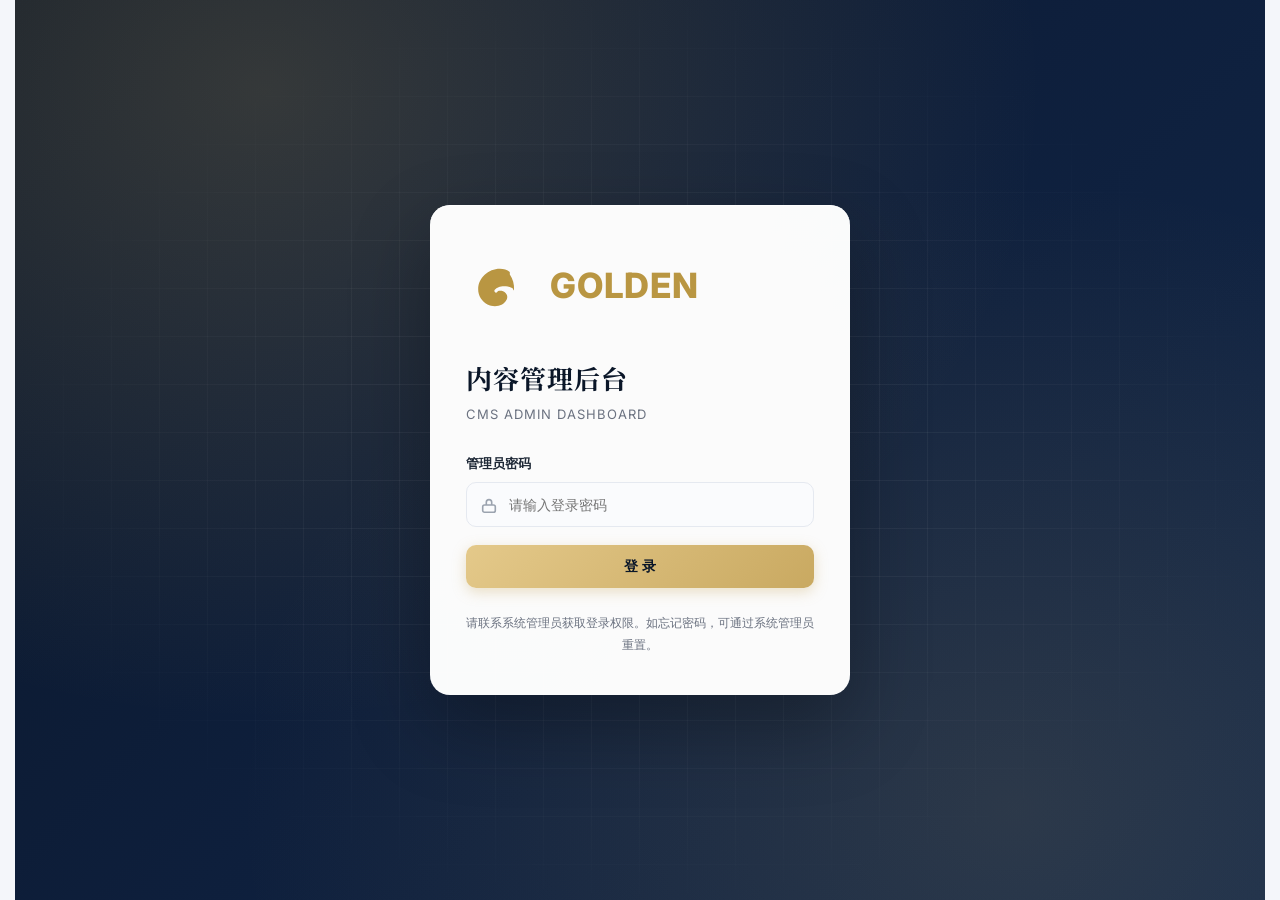
==== admin.html @ dd34e13f "UI：后台「清除该场景」按钮字改为纯黑 #000，对比度提升 + hover 金色加深，版本 CLRV2" ====
<!DOCTYPE html>
<html lang="zh-CN">
<head>
    <meta charset="UTF-8">
    <meta name="viewport" content="width=device-width, initial-scale=1.0">
    <title>金岩石官网 · 内容管理后台</title>
        <link rel="stylesheet" href="css/admin.css?v=CLRV2">
  <style>
    /* 防止登录页首帧高度抖动：先把 body 最小高锁死 */
    body { min-height: 100vh; margin: 0; }
    html { scroll-behavior: auto; }
  </style>
  <script>
    (function () {
      try { if (typeof history !== 'undefined' && 'scrollRestoration' in history) history.scrollRestoration = 'manual'; } catch (e) {}
      try {
        var raw = typeof sessionStorage !== 'undefined' && sessionStorage.getItem ? sessionStorage.getItem('GR_SCROLL_RESTORE') : null;
        if (raw != null) {
          var y = parseInt(raw, 10);
          if (isFinite(y) && y > 0) {
            document.documentElement.style.scrollBehavior = 'auto';
            window.scrollTo(0, y);
            var prevY = y;
            var countdown = 11;
            var _t0 = setInterval(function () {
              countdown--;
              if (countdown <= 0) { try { clearInterval(_t0); } catch (e) {} _t0 = 0; return; }
              try { window.scrollTo(0, prevY); } catch (e) {}
            }, 8);
            setTimeout(function () { if (_t0) { try { clearInterval(_t0); } catch (e) {} _t0 = 0; } try { window.scrollTo(0, prevY); } catch (e) {} }, 120);
            window.addEventListener('load', function () { try { window.scrollTo(0, prevY); } catch (e) {} }, { once: true });
            window.GR_ABORT_SCROLL_LOCK = (function (prev) {
              return function () {
                if (prev) try { prev(); } catch (e) {}
                if (_t0) { try { clearInterval(_t0); } catch (e) {} _t0 = 0; }
                try { sessionStorage.removeItem('GR_SCROLL_RESTORE'); } catch (e) {}
              };
            })(window.GR_ABORT_SCROLL_LOCK);
          }
        }
      } catch (e) {}
    })();
  </script>
    <link rel="preconnect" href="https://fonts.googleapis.com">
    <link href="https://fonts.googleapis.com/css2?family=Noto+Serif+SC:wght@400;500;600;700&family=Inter:wght@300;400;500;600;700&display=swap" rel="stylesheet">
</head>
<body>
    <div id="loginView" class="login-view">
        <div class="login-bg"></div>
        <div class="login-card">
            <div class="login-logo">
                <div class="login-logo-header" id="loginLogoHeaderWrap"></div>
            </div>
            <h1 class="login-title">内容管理后台</h1>
            <p class="login-subtitle">CMS Admin Dashboard</p>
            <form id="loginForm" class="login-form">
                <label class="field">
                    <span class="field-label">管理员密码</span>
                    <div class="field-input-wrap">
                        <svg class="field-icon" viewBox="0 0 20 20" fill="none" stroke="currentColor" stroke-width="1.8"><rect x="3" y="10" width="14" height="8" rx="2"/><path d="M7 10V7a3 3 0 016 0v3"/></svg>
                        <input id="loginPwd" type="password" placeholder="请输入登录密码" autocomplete="current-password" required>
                    </div>
                </label>
                <div id="loginError" class="login-error" style="display:none;">密码错误，请重试。</div>
                <button type="submit" class="btn btn-primary btn-full">登 录</button>
                <p class="login-hint">请联系系统管理员获取登录权限。如忘记密码，可通过系统管理员重置。</p>
            </form>
        </div>
    </div>

    <div id="adminView" class="admin-view" style="display:none;">
        <div id="sidebarMask" class="sidebar-mask"></div>
        <aside class="admin-sidebar">
            <div class="admin-brand">
                <div class="admin-brand-icon" id="sidebarBrandIconWrap">
                    <svg viewBox="0 0 200 200" fill="none" xmlns="http://www.w3.org/2000/svg">
                        <path fill="currentColor" d="M143.8 52.2c-8.6-6.5-19.8-10.2-32.5-10.2C73.5 42 40 71.8 40 109.3c0 21.6 12.3 40.4 30.6 49.7 7.3 3.7 15.6 5.7 24.2 5.7 4.2 0 8.3-0.5 12.2-1.4 7-1.7 13.1-4.9 18-9.1 3.9-3.4 7-7.5 9.1-12.2 2.3-5.4 2.1-11.4-1.1-16.7-3.4-5.5-9-9.2-16.2-10.9-2.8-0.7-5.7-0.6-8.7 0-2.5 0.5-4.5 2.1-5.9 4.2-0.8 1.2-2.1 1.8-3.5 1.8-3.1 0-5.5-2.7-5.5-6 0-1.3 0.5-2.6 1.3-3.6 3.1-3.8 7.3-6.7 12.3-8.3 10.1-3.3 26-4.8 42.5 1.5 3.3 1.2 5.8 4 6.5 7.4 0.3 1.1 1.9 0.8 1.9 0 1.3-18.4-3.8-36.4-13.8-50.3z"/>
                    </svg>
                </div>
                <div class="admin-brand-text">
                    <div class="admin-brand-en" style="font-family:Inter,Arial,sans-serif;font-weight:800;"><span class="brand-en-golden">GOLDEN</span> CMS</div>
                    <div class="admin-brand-cn">金岩石 后台</div>
                </div>
            </div>
            <nav class="admin-nav">
                <ul id="adminNav"></ul>
            </nav>
            <div class="admin-sidebar-footer">
                <button id="previewBtn" class="admin-btn-secondary">
                    <svg viewBox="0 0 20 20" fill="none" stroke="currentColor" stroke-width="1.8"><path d="M10 3C6 3 2.73 5.11 1 7c1.73 1.89 5 4 9 4s7.27-2.11 9-4c-1.73-1.89-5-4-9-4z"/><circle cx="10" cy="7" r="3"/><path d="M1.75 13.5C5.5 16 8.5 17 10 17s4.5-1 8.25-3.5"/></svg>
                    打开官网预览
                </button>
                <button id="logoutBtn" class="admin-btn-ghost">
                    <svg viewBox="0 0 20 20" fill="none" stroke="currentColor" stroke-width="1.8"><path d="M7 4H5a2 2 0 00-2 2v8a2 2 0 002 2h2"/><path d="M14 10H4m0 0l3-3m-3 3l3 3m7-9l3 12"/></svg>
                    退出登录
                </button>
            </div>
        </aside>

        <div class="admin-main">
            <header class="admin-header">
                <button id="sidebarToggle" class="sidebar-toggle" type="button" aria-label="切换导航菜单" aria-expanded="false">
                    <svg viewBox="0 0 20 20" fill="none" stroke="currentColor" stroke-linecap="round" stroke-linejoin="round">
                        <line x1="2.5" y1="5" x2="17.5" y2="5"/>
                        <line x1="2.5" y1="10" x2="17.5" y2="10"/>
                        <line x1="2.5" y1="15" x2="17.5" y2="15"/>
                    </svg>
                </button>
                <div class="admin-header-left">
                    <h2 id="pageTitle" class="admin-page-title">站点设置</h2>
                    <span class="admin-header-desc" id="pageDesc">修改网站标题、关键词、品牌名称等基础信息</span>
                </div>
                <div class="admin-header-right">
                    <div id="saveStatus" class="save-status">未保存更改</div>
                    <button id="resetBtn" class="admin-btn-outline">恢复默认</button>
                    <button id="saveBtn" class="admin-btn-primary">
                        <svg viewBox="0 0 20 20" fill="none" stroke="currentColor" stroke-width="2"><path d="M4 4h9l3 3v9a1 1 0 01-1 1H4a1 1 0 01-1-1V5a1 1 0 011-1z"/><path d="M14 4v4H6V4h8z"/></svg>
                        保存更改
                    </button>
                </div>
            </header>

            <div class="admin-body">
                <div id="toastContainer" class="toast-container"></div>
                <div id="formContainer" class="form-container">
                    <!-- 表单由 JS 动态生成 -->
                </div>
            </div>
        </div>
    </div>

    <script src="config.js?v=CLRV2"></script>
    <script src="js/admin.js?v=CLRV2"></script>

    <!-- 图片裁剪弹窗 -->
    <div id="cropModal" class="crop-modal" style="display:none;">
        <div class="crop-modal-mask"></div>
        <div class="crop-modal-card">
            <div class="crop-modal-header">
                <h3 class="crop-modal-title">调整 Logo 尺寸</h3>
                <button type="button" class="crop-modal-close" id="cropCloseBtn" aria-label="关闭">
                    <svg viewBox="0 0 20 20" fill="none" stroke="currentColor" stroke-width="2" stroke-linecap="round">
                        <line x1="4" y1="4" x2="16" y2="16"/><line x1="16" y1="4" x2="4" y2="16"/>
                    </svg>
                </button>
            </div>
            <div class="crop-modal-body">
                <div class="crop-stage" id="cropStage">
                    <img id="cropSource" alt="上传图片预览" draggable="false">
                    <div class="crop-mask-top"></div>
                    <div class="crop-mask-bottom"></div>
                    <div class="crop-mask-left"></div>
                    <div class="crop-mask-right"></div>
                    <div class="crop-box" id="cropBox">
                        <div class="crop-grid-horiz crop-grid-1"></div>
                        <div class="crop-grid-horiz crop-grid-2"></div>
                        <div class="crop-grid-vert crop-grid-1"></div>
                        <div class="crop-grid-vert crop-grid-2"></div>
                        <span class="crop-handle nw" data-dir="nw"></span>
                        <span class="crop-handle n" data-dir="n"></span>
                        <span class="crop-handle ne" data-dir="ne"></span>
                        <span class="crop-handle w" data-dir="w"></span>
                        <span class="crop-handle e" data-dir="e"></span>
                        <span class="crop-handle sw" data-dir="sw"></span>
                        <span class="crop-handle s" data-dir="s"></span>
                        <span class="crop-handle se" data-dir="se"></span>
                    </div>
                </div>
                <div class="crop-controls">
                    <div class="crop-controls-row">
                        <div class="crop-control">
                            <label>宽高比</label>
                            <div class="crop-aspect-row">
                                <button type="button" class="chip-btn" data-aspect="free">自由</button>
                                <button type="button" class="chip-btn" data-aspect="header">Header (240:44)</button>
                                <button type="button" class="chip-btn" data-aspect="footer">Footer (16:3)</button>
                                <button type="button" class="chip-btn" data-aspect="square">方形 (1:1)</button>
                                <button type="button" class="chip-btn" data-aspect="login">登录 (25:4)</button>
                            </div>
                        </div>
                    </div>
                    <div class="crop-controls-row">
                        <div class="crop-control">
                            <label>尺寸缩放</label>
                            <div class="crop-slider-wrap">
                                <input type="range" id="cropScale" min="10" max="300" value="100">
                                <span id="cropScaleLabel">100%</span>
                            </div>
                        </div>
                        <div class="crop-control">
                            <label>输出格式</label>
                            <select id="cropFormat">
                                <option value="image/png">PNG（透明推荐）</option>
                                <option value="image/svg+xml" disabled>SVG（需原文件为 SVG）</option>
                                <option value="image/jpeg">JPEG（体积最小）</option>
                            </select>
                        </div>
                    </div>
                    <div class="crop-controls-row crop-info-row">
                        <div class="crop-info" id="cropInfo">选框：— × —　原图：— × —</div>
                        <div class="crop-output" id="cropOutputInfo">输出：— × —</div>
                    </div>
                </div>
            </div>
            <div class="crop-modal-footer">
                <button type="button" class="admin-btn-outline" id="cropCancelBtn">取消</button>
                <button type="button" class="admin-btn-primary" id="cropConfirmBtn">
                    <svg viewBox="0 0 20 20" fill="none" stroke="currentColor" stroke-width="2">
                        <path d="M4 12l3 3 9-9"/>
                    </svg>
                    确认裁剪
                </button>
            </div>
        </div>
    </div>
</body>
</html>
---- css/admin.css ----
:root {
    --admin-primary: #0A1628;
    --admin-primary-light: #12284A;
    --admin-primary-lighter: #1B3359;
    --admin-gold: #C9A961;
    --admin-gold-light: #E4C98A;
    --admin-gold-dark: #A88A4A;
    --admin-bg: #F4F6FA;
    --admin-panel: #FFFFFF;
    --admin-border: #E5E9F0;
    --admin-border-light: #EEF1F6;
    --admin-text: #1F2937;
    --admin-text-muted: #6B7280;
    --admin-text-faint: #9BA3AF;
    --admin-success: #10B981;
    --admin-error: #EF4444;
    --admin-warning: #F59E0B;
    --admin-shadow-sm: 0 1px 2px rgba(10,22,40,0.06);
    --admin-shadow-md: 0 4px 14px rgba(10,22,40,0.08);
    --admin-shadow-lg: 0 12px 32px rgba(10,22,40,0.12);
    --admin-radius-sm: 6px;
    --admin-radius-md: 10px;
    --admin-radius-lg: 14px;
    --admin-font-serif: 'Noto Serif SC', 'Songti SC', serif;
    --admin-font-sans: 'Inter', -apple-system, BlinkMacSystemFont, 'PingFang SC', 'Microsoft YaHei', sans-serif;
}

* { box-sizing: border-box; margin: 0; padding: 0; }
html, body {
    font-family: var(--admin-font-sans);
    font-size: 14px;
    line-height: 1.6;
    color: var(--admin-text);
    background: var(--admin-bg);
    -webkit-font-smoothing: antialiased;
}
html { scrollbar-gutter: stable both-edges; }
body { overflow-y: scroll; }
a { color: inherit; text-decoration: none; }
button { font-family: inherit; cursor: pointer; border: 0; background: transparent; }
input, textarea, select { font-family: inherit; font-size: 14px; }
code {
    background: rgba(10,22,40,0.06);
    color: var(--admin-primary);
    padding: 2px 6px;
    border-radius: 4px;
    font-size: 12px;
    font-family: ui-monospace, Menlo, Consolas, monospace;
}

/* ============ LOGIN ============ */
.login-view {
    min-height: 100vh;
    display: flex;
    align-items: center;
    justify-content: center;
    padding: 24px;
    position: relative;
    overflow: hidden;
}
.login-bg {
    position: absolute; inset: 0;
    background:
        radial-gradient(ellipse at 20% 10%, rgba(201,169,97,0.22), transparent 55%),
        radial-gradient(ellipse at 80% 90%, rgba(201,169,97,0.15), transparent 55%),
        linear-gradient(135deg, var(--admin-primary) 0%, #0E1F3C 50%, var(--admin-primary-light) 100%);
}
.login-bg::before {
    content: '';
    position: absolute; inset: 0;
    background-image:
        linear-gradient(rgba(255,255,255,0.05) 1px, transparent 1px),
        linear-gradient(90deg, rgba(255,255,255,0.05) 1px, transparent 1px);
    background-size: 48px 48px;
    mask-image: radial-gradient(ellipse at center, #000 30%, transparent 75%);
}
.login-card {
    position: relative; z-index: 2;
    width: 100%; max-width: 420px;
    background: rgba(255,255,255,0.98);
    border-radius: 20px;
    padding: 40px 36px;
    box-shadow: 0 30px 80px rgba(0,0,0,0.3), inset 0 1px 0 rgba(255,255,255,0.8);
    animation: slideUp 0.5s ease;
}
@keyframes slideUp {
    from { opacity: 0; transform: translateY(20px); }
    to { opacity: 1; transform: translateY(0); }
}
.login-logo {
    display: flex; align-items: center; justify-content: center;
    margin-bottom: 32px;
}
.login-logo-header {
    display: flex; align-items: center; justify-content: center;
    width: 100%;
    height: 80px;
}
.login-logo-header svg,
.login-logo-header img {
    height: 100%;
    width: auto;
    max-width: 100%;
    display: block;
    object-fit: contain;
}
.login-title {
    font-family: var(--admin-font-serif);
    font-size: 26px;
    font-weight: 700;
    color: var(--admin-primary);
    margin-bottom: 6px;
    letter-spacing: 1px;
}
.login-subtitle {
    color: var(--admin-text-muted);
    font-size: 13px;
    letter-spacing: 1px;
    margin-bottom: 28px;
    text-transform: uppercase;
}
.login-form { display: flex; flex-direction: column; gap: 18px; }
.field { display: flex; flex-direction: column; gap: 8px; }
.field-label {
    font-size: 13px;
    font-weight: 600;
    color: var(--admin-text);
}
.field-input-wrap {
    position: relative;
    display: flex; align-items: center;
}
.field-icon {
    position: absolute; left: 14px;
    width: 18px; height: 18px;
    color: var(--admin-text-faint);
}
.field-input-wrap input {
    width: 100%;
    padding: 13px 14px 13px 42px;
    border: 1.5px solid var(--admin-border);
    border-radius: var(--admin-radius-md);
    background: #FAFBFD;
    transition: all 0.2s ease;
    outline: none;
    color: var(--admin-text);
}
.field-input-wrap input:focus {
    border-color: var(--admin-gold);
    background: #fff;
    box-shadow: 0 0 0 4px rgba(201,169,97,0.12);
}
.login-error {
    padding: 10px 14px;
    background: rgba(239,68,68,0.08);
    border: 1px solid rgba(239,68,68,0.3);
    color: var(--admin-error);
    font-size: 13px;
    border-radius: var(--admin-radius-sm);
    animation: shake 0.3s;
}
@keyframes shake {
    0%,100% { transform: translateX(0); }
    25% { transform: translateX(-4px); }
    75% { transform: translateX(4px); }
}
.login-hint {
    text-align: center;
    font-size: 12px;
    color: var(--admin-text-muted);
    line-height: 1.8;
    margin-top: 6px;
}
.login-hint code {
    background: rgba(201,169,97,0.12);
    color: var(--admin-gold-dark);
}

/* ============ BUTTONS ============ */
.btn-primary {
    display: inline-flex; align-items: center; justify-content: center; gap: 8px;
    padding: 12px 20px;
    font-size: 14px; font-weight: 600;
    color: var(--admin-primary);
    background: linear-gradient(135deg, var(--admin-gold-light), var(--admin-gold));
    border-radius: var(--admin-radius-md);
    box-shadow: 0 4px 14px rgba(201,169,97,0.35);
    transition: all 0.2s ease;
}
.btn-primary:hover {
    transform: translateY(-1px);
    box-shadow: 0 6px 20px rgba(201,169,97,0.45);
}
.btn-full { width: 100%; }

.admin-btn-primary {
    display: inline-flex; align-items: center; justify-content: center; gap: 8px;
    padding: 10px 18px;
    font-size: 13px; font-weight: 600;
    color: #fff;
    background: linear-gradient(135deg, var(--admin-primary-light), var(--admin-primary));
    border-radius: var(--admin-radius-sm);
    transition: all 0.2s ease;
    box-shadow: 0 3px 10px rgba(10,22,40,0.25);
    white-space: nowrap;
}
.admin-btn-primary svg { width: 16px; height: 16px; }
.admin-btn-primary:hover { transform: translateY(-1px); box-shadow: 0 5px 16px rgba(10,22,40,0.35); }

.admin-btn-gold {
    display: inline-flex; align-items: center; justify-content: center; gap: 8px;
    padding: 10px 18px;
    font-size: 13px; font-weight: 600;
    color: var(--admin-primary);
    background: linear-gradient(135deg, var(--admin-gold-light), var(--admin-gold));
    border-radius: var(--admin-radius-sm);
    box-shadow: 0 3px 12px rgba(201,169,97,0.35);
    white-space: nowrap;
    transition: all 0.2s ease;
}
.admin-btn-gold svg { width: 16px; height: 16px; }
.admin-btn-gold:hover { transform: translateY(-1px); box-shadow: 0 6px 18px rgba(201,169,97,0.45); }

.admin-btn-outline {
    display: inline-flex; align-items: center; justify-content: center; gap: 8px;
    padding: 10px 16px;
    font-size: 13px; font-weight: 600;
    color: var(--admin-text-muted);
    background: #fff;
    border: 1.5px solid var(--admin-border);
    border-radius: var(--admin-radius-sm);
    transition: all 0.2s ease;
    white-space: nowrap;
}
.admin-btn-outline:hover {
    color: var(--admin-error);
    border-color: rgba(239,68,68,0.4);
    background: rgba(239,68,68,0.04);
}

.admin-btn-secondary {
    display: flex; align-items: center; justify-content: center; gap: 8px;
    width: 100%;
    padding: 10px 16px;
    font-size: 13px; font-weight: 600;
    color: #000;
    background: rgba(201,169,97,0.2);
    border: 1px solid rgba(201,169,97,0.45);
    border-radius: var(--admin-radius-sm);
    transition: all 0.2s ease;
    white-space: nowrap;
}
.admin-btn-secondary svg { width: 16px; height: 16px; }
.admin-btn-secondary:hover {
    background: rgba(201,169,97,0.45);
    color: #000;
    border-color: rgba(201,169,97,0.8);
}

.admin-btn-ghost {
    display: flex; align-items: center; justify-content: center; gap: 8px;
    width: 100%;
    padding: 10px 16px;
    font-size: 13px; font-weight: 500;
    color: rgba(255,255,255,0.6);
    border-radius: var(--admin-radius-sm);
    transition: all 0.2s ease;
}
.admin-btn-ghost svg { width: 16px; height: 16px; }
.admin-btn-ghost:hover {
    background: rgba(255,255,255,0.06);
    color: #fff;
}

/* ============ ADMIN LAYOUT ============ */
.admin-view {
    display: flex;
    min-height: 100vh;
}

.admin-sidebar {
    width: 260px;
    flex-shrink: 0;
    background: linear-gradient(180deg, var(--admin-primary) 0%, var(--admin-primary-light) 100%);
    color: rgba(255,255,255,0.9);
    display: flex;
    flex-direction: column;
    position: sticky; top: 0; height: 100vh;
    overflow: hidden;
}
.admin-sidebar::before {
    content: '';
    position: absolute;
    top: -100px; right: -100px;
    width: 300px; height: 300px;
    background: radial-gradient(circle, rgba(201,169,97,0.18), transparent 70%);
    pointer-events: none;
}
.admin-brand {
    position: relative; z-index: 2;
    display: flex; align-items: center; gap: 12px;
    padding: 24px 24px 28px;
    border-bottom: 1px solid rgba(255,255,255,0.08);
}
.admin-brand-icon {
    width: 44px; height: 44px;
    color: var(--admin-gold);
    background: rgba(201,169,97,0.18);
    border-radius: 10px;
    padding: 6px;
    display: flex; align-items: center; justify-content: center;
}
.admin-brand-text { display:flex; flex-direction:column; line-height:1.15; min-width:0; }
.admin-brand-en {
    font-family: var(--admin-font-sans);
    font-style: italic;
    font-weight: 800;
    font-size: 16px;
    letter-spacing: 0.3px;
    line-height: 1.05;
    color: #fff;
    white-space: nowrap;
    display: inline-flex; align-items: baseline;
}
.admin-sidebar .brand-en-rock { color: #fff; }
.admin-brand-cn {
    font-family: var(--admin-font-serif);
    font-size: 12px; font-weight: 500;
    letter-spacing: 1.5px;
    color: var(--admin-gold-light);
    opacity: 0.92;
    margin-top: 4px;
    white-space: nowrap;
}

.admin-nav {
    position: relative; z-index: 2;
    flex: 1;
    padding: 20px 14px;
    overflow-y: auto;
}
.admin-nav ul { display: flex; flex-direction: column; gap: 4px; }
.admin-nav li a {
    display: flex; align-items: center; gap: 12px;
    padding: 11px 14px;
    font-size: 13px; font-weight: 500;
    color: rgba(255,255,255,0.75);
    border-radius: 8px;
    transition: all 0.18s ease;
    cursor: pointer;
}
.admin-nav li a svg {
    width: 18px; height: 18px;
    flex-shrink: 0;
    opacity: 0.85;
}
.admin-nav li a:hover {
    background: rgba(255,255,255,0.06);
    color: #fff;
}
.admin-nav li.active a {
    background: linear-gradient(90deg, rgba(201,169,97,0.28), rgba(201,169,97,0.08));
    color: var(--admin-gold-light);
    box-shadow: inset 2px 0 0 var(--admin-gold);
}
.admin-nav li.active a svg { opacity: 1; }

.admin-sidebar-footer {
    position: relative; z-index: 2;
    padding: 16px;
    border-top: 1px solid rgba(255,255,255,0.08);
    display: flex; flex-direction: column; gap: 10px;
}

.admin-main {
    flex: 1;
    min-width: 0;
    display: flex; flex-direction: column;
}

.admin-header {
    position: sticky; top: 0; z-index: 10;
    background: rgba(255,255,255,0.92);
    backdrop-filter: blur(12px);
    -webkit-backdrop-filter: blur(12px);
    border-bottom: 1px solid var(--admin-border-light);
    padding: 18px 32px;
    display: flex; align-items: center; justify-content: space-between;
    gap: 24px;
}
.admin-header-left {
    display: flex; flex-direction: column; gap: 4px; min-width: 0;
}
.admin-page-title {
    font-family: var(--admin-font-serif);
    font-size: 20px; font-weight: 700;
    color: var(--admin-primary);
    letter-spacing: 0.5px;
}
.admin-header-desc {
    font-size: 12px;
    color: var(--admin-text-muted);
}
.admin-header-right {
    display: flex; align-items: center; gap: 10px; flex-shrink: 0;
}
.save-status {
    font-size: 12px;
    color: var(--admin-warning);
    font-weight: 600;
    padding: 6px 12px;
    background: rgba(245,158,11,0.08);
    border: 1px solid rgba(245,158,11,0.2);
    border-radius: 100px;
    margin-right: 8px;
    white-space: nowrap;
    transition: all 0.25s ease;
}
.save-status.saved {
    color: var(--admin-success);
    background: rgba(16,185,129,0.08);
    border-color: rgba(16,185,129,0.2);
}
.save-status.saved::before {
    content: '✓ ';
}

.admin-body {
    flex: 1;
    padding: 28px 32px 48px;
    position: relative;
}

/* ============ FORM ============ */
.form-container {
    background: var(--admin-panel);
    border-radius: var(--admin-radius-lg);
    border: 1px solid var(--admin-border-light);
    box-shadow: var(--admin-shadow-sm);
    padding: 36px 40px;
    max-width: 1100px;
    animation: fadeIn 0.3s ease;
}
@keyframes fadeIn {
    from { opacity: 0; transform: translateY(6px); }
    to { opacity: 1; transform: translateY(0); }
}
.form-section {
    padding-bottom: 32px;
    margin-bottom: 32px;
    border-bottom: 1px dashed var(--admin-border);
}
.form-section:last-child { border-bottom: 0; margin-bottom: 0; padding-bottom: 0; }
.form-section-title {
    display: flex; align-items: center; gap: 10px;
    font-family: var(--admin-font-serif);
    font-size: 17px;
    font-weight: 700;
    color: var(--admin-primary);
    margin-bottom: 4px;
    letter-spacing: 0.5px;
}
.form-section-title::before {
    content: '';
    width: 3px; height: 18px;
    background: linear-gradient(180deg, var(--admin-gold-light), var(--admin-gold-dark));
    border-radius: 3px;
}
.form-section-desc {
    color: var(--admin-text-muted);
    font-size: 12.5px;
    margin-bottom: 22px;
    padding-left: 13px;
}
.form-grid {
    display: grid;
    grid-template-columns: repeat(2, 1fr);
    gap: 20px 24px;
}
.form-grid.cols-1 { grid-template-columns: 1fr; }
.form-grid.cols-3 { grid-template-columns: repeat(3, 1fr); }
.form-group {
    display: flex; flex-direction: column; gap: 7px;
}
.form-group.full { grid-column: 1 / -1; }
.form-group label {
    font-size: 12.5px; font-weight: 600;
    color: var(--admin-text);
    display: flex; align-items: center; gap: 6px;
}
.form-group label .req { color: var(--admin-error); font-weight: 700; }
.form-group label .hint-icon {
    display: inline-flex; align-items: center; justify-content: center;
    width: 14px; height: 14px;
    border-radius: 50%;
    background: var(--admin-border-light);
    color: var(--admin-text-muted);
    font-size: 10px; font-weight: 700;
    cursor: help;
    position: relative;
}
.form-group label .hint-icon:hover::after {
    content: attr(data-tip);
    position: absolute;
    left: calc(100% + 8px); top: 50%;
    transform: translateY(-50%);
    white-space: nowrap;
    background: var(--admin-primary);
    color: #fff;
    padding: 4px 10px;
    border-radius: 4px;
    font-size: 11px;
    z-index: 10;
    box-shadow: var(--admin-shadow-md);
}

.form-group input[type=text],
.form-group input[type=email],
.form-group input[type=tel],
.form-group input[type=url],
.form-group input[type=password],
.form-group textarea,
.form-group select {
    padding: 10px 13px;
    border: 1.5px solid var(--admin-border);
    border-radius: var(--admin-radius-sm);
    background: #FAFBFD;
    color: var(--admin-text);
    transition: all 0.18s ease;
    outline: none;
    width: 100%;
    line-height: 1.5;
    resize: vertical;
}
.form-group textarea { min-height: 92px; font-family: inherit; line-height: 1.7; }
.form-group input:focus,
.form-group textarea:focus,
.form-group select:focus {
    border-color: var(--admin-gold);
    background: #fff;
    box-shadow: 0 0 0 3px rgba(201,169,97,0.12);
}
.form-group input[type=checkbox] {
    width: 16px; height: 16px;
    accent-color: var(--admin-gold);
}
.form-check-inline {
    display: flex; align-items: center; gap: 8px;
    padding: 10px 13px;
    border: 1.5px solid var(--admin-border);
    border-radius: var(--admin-radius-sm);
    background: #FAFBFD;
    cursor: pointer;
}
.form-check-inline:hover { border-color: var(--admin-gold); }
.form-check-inline label { cursor: pointer; margin: 0; }

/* ============ LIST EDITOR ============ */
.list-editor {
    display: flex; flex-direction: column; gap: 14px;
}
.list-item-card {
    background: #FAFBFD;
    border: 1.5px solid var(--admin-border-light);
    border-radius: var(--admin-radius-md);
    padding: 18px 18px 18px 20px;
    position: relative;
    transition: all 0.2s ease;
}
.list-item-card:hover {
    border-color: var(--admin-border);
    box-shadow: var(--admin-shadow-sm);
}
.list-item-card.dragging { opacity: 0.4; }
.list-item-card .item-header {
    display: flex; align-items: center; justify-content: space-between;
    margin-bottom: 14px;
}
.list-item-card .item-index {
    display: inline-flex; align-items: center; gap: 8px;
    font-family: var(--admin-font-serif);
    font-size: 14px;
    font-weight: 700;
    color: var(--admin-primary-light);
}
.list-item-card .item-index .idx-num {
    display: inline-flex; align-items: center; justify-content: center;
    min-width: 28px; height: 28px;
    background: linear-gradient(135deg, var(--admin-gold-light), var(--admin-gold));
    color: var(--admin-primary);
    border-radius: 6px;
    font-size: 12px;
    padding: 0 8px;
}
.list-item-card .item-actions {
    display: flex; align-items: center; gap: 6px;
}
.list-item-card .item-actions button {
    width: 30px; height: 30px;
    display: inline-flex; align-items: center; justify-content: center;
    border-radius: 6px;
    color: var(--admin-text-muted);
    background: #fff;
    border: 1px solid var(--admin-border);
    transition: all 0.15s ease;
    cursor: grab;
}
.list-item-card .item-actions button svg { width: 14px; height: 14px; }
.list-item-card .item-actions button.btn-del { cursor: pointer; }
.list-item-card .item-actions button.btn-del:hover {
    color: #fff;
    background: var(--admin-error);
    border-color: var(--admin-error);
}
.list-item-card .item-actions button.btn-move { cursor: grab; }
.list-item-card .item-actions button.btn-move:active { cursor: grabbing; }

.add-item-btn {
    display: inline-flex; align-items: center; justify-content: center; gap: 6px;
    padding: 10px 18px;
    width: fit-content;
    font-size: 13px; font-weight: 600;
    color: var(--admin-primary-light);
    background: rgba(10,22,40,0.03);
    border: 1.5px dashed rgba(10,22,40,0.25);
    border-radius: var(--admin-radius-sm);
    transition: all 0.2s ease;
}
.add-item-btn svg { width: 15px; height: 15px; }
.add-item-btn:hover {
    border-color: var(--admin-gold);
    background: rgba(201,169,97,0.08);
    color: var(--admin-gold-dark);
}

/* ============ SVG / Code editor ============ */
.code-area {
    font-family: ui-monospace, SFMono-Regular, Menlo, Consolas, monospace;
    font-size: 12.5px !important;
    line-height: 1.7 !important;
    background: #0E1116 !important;
    color: #E5E7EB !important;
    border: 1.5px solid #1F2937 !important;
    padding: 16px !important;
    min-height: 220px;
}
.code-area:focus {
    background: #141923 !important;
    border-color: var(--admin-gold) !important;
    box-shadow: 0 0 0 3px rgba(201,169,97,0.18) !important;
}

/* ============ TOAST ============ */
.toast-container {
    position: fixed;
    top: 24px; right: 24px;
    z-index: 9999;
    display: flex; flex-direction: column; gap: 10px;
    pointer-events: none;
}
.toast {
    pointer-events: auto;
    display: flex; align-items: flex-start; gap: 10px;
    padding: 14px 18px;
    min-width: 280px; max-width: 420px;
    background: #fff;
    border-radius: 10px;
    box-shadow: 0 14px 40px rgba(0,0,0,0.18);
    border: 1px solid var(--admin-border-light);
    border-left: 4px solid var(--admin-primary);
    animation: toastIn 0.3s ease, toastOut 0.3s ease 2.7s forwards;
}
.toast.success { border-left-color: var(--admin-success); }
.toast.error { border-left-color: var(--admin-error); }
.toast.warning { border-left-color: var(--admin-warning); }
.toast .toast-icon {
    flex-shrink: 0;
    width: 20px; height: 20px;
    display: inline-flex; align-items: center; justify-content: center;
    border-radius: 50%;
    color: #fff;
    font-size: 12px; font-weight: 700;
}
.toast.success .toast-icon { background: var(--admin-success); }
.toast.error .toast-icon { background: var(--admin-error); }
.toast.warning .toast-icon { background: var(--admin-warning); }
.toast .toast-body {
    display: flex; flex-direction: column; gap: 2px;
    min-width: 0;
}
.toast .toast-title {
    font-size: 13.5px; font-weight: 700;
    color: var(--admin-text);
}
.toast .toast-msg {
    font-size: 12.5px; color: var(--admin-text-muted);
    line-height: 1.6;
    word-break: break-word;
}
@keyframes toastIn {
    from { opacity: 0; transform: translateX(30px); }
    to { opacity: 1; transform: translateX(0); }
}
@keyframes toastOut {
    from { opacity: 1; transform: translateX(0); }
    to { opacity: 0; transform: translateX(30px); }
}

/* ============ MODAL ============ */
.modal {
    position: fixed; inset: 0;
    z-index: 10000;
    display: flex; align-items: center; justify-content: center;
    padding: 24px;
}
.modal-backdrop {
    position: absolute; inset: 0;
    background: rgba(10,22,40,0.6);
    backdrop-filter: blur(4px);
    animation: fadeIn 0.2s ease;
}
.modal-dialog {
    position: relative; z-index: 2;
    width: 100%; max-width: 640px;
    max-height: 86vh;
    background: #fff;
    border-radius: 16px;
    box-shadow: 0 40px 100px rgba(0,0,0,0.35);
    display: flex; flex-direction: column;
    overflow: hidden;
    animation: modalIn 0.3s ease;
}
.modal-lg { max-width: 880px; }
@keyframes modalIn {
    from { opacity: 0; transform: translateY(14px) scale(0.97); }
    to { opacity: 1; transform: translateY(0) scale(1); }
}
.modal-header {
    padding: 20px 24px;
    border-bottom: 1px solid var(--admin-border-light);
    display: flex; align-items: center; justify-content: space-between;
}
.modal-title {
    font-family: var(--admin-font-serif);
    font-size: 18px; font-weight: 700;
    color: var(--admin-primary);
}
.modal-close {
    width: 34px; height: 34px;
    display: inline-flex; align-items: center; justify-content: center;
    font-size: 22px; line-height: 1;
    color: var(--admin-text-muted);
    border-radius: 8px;
    transition: all 0.15s;
}
.modal-close:hover { background: rgba(0,0,0,0.06); color: var(--admin-text); }
.modal-body {
    padding: 24px;
    overflow-y: auto;
    flex: 1;
    min-height: 0;
}
.modal-desc {
    font-size: 13.5px; color: var(--admin-text-muted);
    line-height: 1.8; margin-bottom: 16px;
}
.modal-desc code {
    font-size: 12px;
}
.export-textarea {
    width: 100%;
    min-height: 360px;
    font-family: ui-monospace, SFMono-Regular, Menlo, Consolas, monospace;
    font-size: 12.5px;
    line-height: 1.7;
    padding: 18px;
    background: #0E1116;
    color: #E5E7EB;
    border: 1px solid #1F2937;
    border-radius: 10px;
    resize: vertical;
    outline: none;
}
.export-textarea:focus { border-color: var(--admin-gold); box-shadow: 0 0 0 3px rgba(201,169,97,0.2); }
.modal-footer {
    padding: 16px 24px;
    border-top: 1px solid var(--admin-border-light);
    display: flex; align-items: center; justify-content: flex-end;
    gap: 10px;
}

/* ============ CROP MODAL ============ */
.crop-modal {
    position: fixed; inset: 0;
    z-index: 15000;
    display: flex; align-items: center; justify-content: center;
    padding: 16px;
}
.crop-modal-mask {
    position: absolute; inset: 0;
    background: rgba(7, 15, 29, 0.72);
    backdrop-filter: blur(6px);
    -webkit-backdrop-filter: blur(6px);
    animation: fadeIn 0.2s ease;
}
.crop-modal-card {
    position: relative; z-index: 2;
    width: 100%; max-width: 920px;
    max-height: 92vh;
    background: #fff;
    border-radius: 18px;
    box-shadow: 0 40px 110px rgba(0, 0, 0, 0.45);
    display: flex; flex-direction: column;
    overflow: hidden;
    animation: modalIn 0.3s ease;
}
.crop-modal-header {
    padding: 16px 22px;
    border-bottom: 1px solid var(--admin-border-light);
    display: flex; align-items: center; justify-content: space-between;
    flex-shrink: 0;
}
.crop-modal-title {
    font-family: var(--admin-font-serif);
    font-size: 17px; font-weight: 700;
    color: var(--admin-primary);
    margin: 0;
}
.crop-modal-close {
    width: 34px; height: 34px;
    display: inline-flex; align-items: center; justify-content: center;
    color: var(--admin-text-muted);
    border-radius: 8px;
    transition: all 0.15s ease;
    cursor: pointer;
    border: none; background: transparent;
}
.crop-modal-close:hover {
    background: rgba(10, 22, 40, 0.06);
    color: var(--admin-primary);
}
.crop-modal-close svg { width: 18px; height: 18px; display: block; }
.crop-modal-body {
    padding: 20px;
    overflow-y: auto;
    flex: 1;
    min-height: 0;
    display: flex; flex-direction: column;
    gap: 18px;
}
.crop-stage {
    position: relative;
    width: 100%;
    height: 400px;
    background: repeating-conic-gradient(#f3f4f8 0 25%, #ffffff 0 50%) 0 0 / 20px 20px;
    border: 1px solid var(--admin-border-light);
    border-radius: 12px;
    overflow: hidden;
    user-select: none;
    -webkit-user-select: none;
    flex-shrink: 0;
}
#cropSource {
    position: absolute;
    max-width: none;
    max-height: none;
    pointer-events: none;
    display: block;
    image-rendering: -webkit-optimize-contrast;
    image-rendering: crisp-edges;
}
.crop-mask-top, .crop-mask-bottom,
.crop-mask-left, .crop-mask-right {
    position: absolute;
    background: rgba(7, 15, 29, 0.52);
    pointer-events: none;
    z-index: 3;
}
.crop-box {
    position: absolute;
    z-index: 4;
    border: 2px solid #fff;
    box-shadow: 0 0 0 9999px rgba(7, 15, 29, 0.52);
    background: transparent;
    touch-action: none;
    cursor: move;
    min-width: 24px;
    min-height: 24px;
}
.crop-grid-horiz, .crop-grid-vert {
    position: absolute;
    background: rgba(255, 255, 255, 0.55);
    pointer-events: none;
}
.crop-grid-horiz { left: 0; right: 0; height: 1px; }
.crop-grid-horiz.crop-grid-1 { top: 33.3333%; }
.crop-grid-horiz.crop-grid-2 { top: 66.6666%; }
.crop-grid-vert { top: 0; bottom: 0; width: 1px; }
.crop-grid-vert.crop-grid-1 { left: 33.3333%; }
.crop-grid-vert.crop-grid-2 { left: 66.6666%; }
.crop-handle {
    position: absolute;
    width: 14px; height: 14px;
    background: #fff;
    border: 2px solid var(--admin-gold);
    border-radius: 3px;
    box-shadow: 0 2px 6px rgba(0, 0, 0, 0.25);
    z-index: 5;
    touch-action: none;
    transition: transform 0.10s ease, background-color 0.10s ease;
    will-change: transform;
}
.crop-handle:hover {
    background: var(--admin-gold);
    transform: scale(1.22);
}
.crop-handle.nw { left: -7px; top: -7px; cursor: nwse-resize; }
.crop-handle.n  { left: 50%; top: -7px; transform: translateX(-50%); cursor: ns-resize; }
.crop-handle.n:hover  { transform: translateX(-50%) scale(1.22); }
.crop-handle.ne { right: -7px; top: -7px; cursor: nesw-resize; }
.crop-handle.w  { left: -7px; top: 50%; transform: translateY(-50%); cursor: ew-resize; }
.crop-handle.w:hover  { transform: translateY(-50%) scale(1.22); }
.crop-handle.e  { right: -7px; top: 50%; transform: translateY(-50%); cursor: ew-resize; }
.crop-handle.e:hover  { transform: translateY(-50%) scale(1.22); }
.crop-handle.sw { left: -7px; bottom: -7px; cursor: nesw-resize; }
.crop-handle.s  { left: 50%; bottom: -7px; transform: translateX(-50%); cursor: ns-resize; }
.crop-handle.s:hover  { transform: translateX(-50%) scale(1.22); }
.crop-handle.se { right: -7px; bottom: -7px; cursor: nwse-resize; }

.crop-controls {
    display: flex; flex-direction: column;
    gap: 14px;
    background: #f8fafd;
    border: 1px solid var(--admin-border-light);
    border-radius: 12px;
    padding: 16px;
    flex-shrink: 0;
}
.crop-controls-row {
    display: flex;
    flex-wrap: wrap;
    gap: 20px;
    align-items: center;
}
.crop-control {
    display: flex; flex-direction: column;
    gap: 8px;
    flex: 1;
    min-width: 180px;
}
.crop-control label {
    font-size: 12.5px;
    color: var(--admin-text-muted);
    font-weight: 500;
    letter-spacing: 0.3px;
}
.crop-aspect-row {
    display: flex;
    gap: 6px;
    flex-wrap: wrap;
}
.chip-btn {
    padding: 6px 12px;
    border-radius: 999px;
    border: 1px solid var(--admin-border-light);
    background: #fff;
    color: var(--admin-text-muted);
    font-size: 12.5px;
    cursor: pointer;
    transition: all 0.15s ease;
    white-space: nowrap;
}
.chip-btn:hover {
    border-color: rgba(201, 169, 97, 0.45);
    color: var(--admin-primary);
}
.chip-btn.active {
    background: linear-gradient(135deg, rgba(201, 169, 97, 0.14), rgba(201, 169, 97, 0.04));
    border-color: var(--admin-gold);
    color: #7a5e26;
    font-weight: 600;
    box-shadow: 0 0 0 3px rgba(201, 169, 97, 0.1);
}
.crop-slider-wrap {
    display: flex; align-items: center; gap: 12px;
}
.crop-slider-wrap input[type=range] {
    flex: 1;
    accent-color: var(--admin-gold);
}
#cropScaleLabel {
    font-size: 12.5px;
    color: var(--admin-primary);
    font-weight: 600;
    min-width: 46px;
    text-align: right;
    font-variant-numeric: tabular-nums;
}
.crop-control select {
    padding: 7px 12px;
    border: 1px solid var(--admin-border-light);
    border-radius: 8px;
    font-size: 13px;
    background: #fff;
    color: var(--admin-text);
    outline: none;
    transition: border-color 0.15s ease;
    min-width: 220px;
}
.crop-control select:focus {
    border-color: var(--admin-gold);
    box-shadow: 0 0 0 3px rgba(201, 169, 97, 0.14);
}
.crop-info-row {
    border-top: 1px dashed rgba(0, 0, 0, 0.08);
    padding-top: 12px;
    margin-top: 4px;
}
.crop-info, .crop-output {
    font-size: 12px;
    font-family: ui-monospace, SFMono-Regular, Menlo, Consolas, monospace;
    color: var(--admin-text-muted);
    background: #fff;
    padding: 6px 10px;
    border-radius: 6px;
    border: 1px solid var(--admin-border-light);
    flex: 1;
    min-width: 220px;
    font-variant-numeric: tabular-nums;
}
.crop-output { color: var(--admin-primary); font-weight: 600; }

.crop-modal-footer {
    padding: 14px 22px;
    border-top: 1px solid var(--admin-border-light);
    display: flex; align-items: center; justify-content: flex-end;
    gap: 10px;
    flex-shrink: 0;
    background: #fff;
}

/* ============ RESPONSIVE ============ */
@media (max-width: 1024px) {
    .form-container { padding: 28px 24px; }
    .form-grid { grid-template-columns: 1fr; }
    .form-grid.cols-3 { grid-template-columns: repeat(2, 1fr); }
    .admin-body { padding: 22px 20px 40px; }
    .admin-header { padding: 14px 20px; flex-wrap: wrap; }
    .admin-header-right { width: 100%; justify-content: flex-start; flex-wrap: wrap; }
}
@media (max-width: 768px) {
    /* 手机 / 小平板：侧栏改为抽屉式（覆盖原本 72px 图标侧栏） */
    .admin-view { position: relative; }
    .admin-sidebar {
        position: fixed;
        top: 0; left: 0; bottom: 0;
        width: 84%;
        max-width: 300px;
        z-index: 200;
        transform: translateX(-100%);
        transition: transform 0.28s cubic-bezier(.2,.8,.2,1);
        box-shadow: 20px 0 60px rgba(0,0,0,0.4);
        overflow: hidden;
    }
    .admin-sidebar.open { transform: translateX(0); }
    .sidebar-mask {
        position: fixed; inset: 0;
        background: rgba(10,22,40,0.55);
        backdrop-filter: blur(3px);
        -webkit-backdrop-filter: blur(3px);
        z-index: 190;
        opacity: 0; pointer-events: none;
        transition: opacity 0.2s ease;
    }
    .sidebar-mask.open { opacity: 1; pointer-events: auto; }

    /* 恢复抽屉里的文字（72px 图标模式仅桌面 > 768 不显示） */
    .admin-brand > div:last-child,
    .admin-nav li a span:not(.nav-icon),
    .admin-sidebar-footer button span:not(:first-child),
    .admin-btn-secondary span,
    .admin-btn-ghost span { display: inline; }
    .admin-brand { justify-content: flex-start; padding: 20px 18px 22px; gap: 12px; }
    .admin-brand-icon { width: 40px; height: 40px; }
    .admin-nav ul { align-items: stretch; padding: 0; }
    .admin-nav li { width: 100%; }
    .admin-nav li a { justify-content: flex-start; gap: 12px; padding: 12px 14px; font-size: 14px; }
    .admin-nav li a svg { width: 19px; height: 19px; }
    .admin-sidebar-footer { padding: 14px 16px; }
    .admin-btn-secondary,
    .admin-btn-ghost { gap: 10px; }

    /* 顶栏汉堡按钮 + 紧凑化 */
    .admin-header {
        padding: 14px 16px;
        gap: 10px;
        flex-wrap: wrap;
    }
    .sidebar-toggle {
        width: 40px; height: 40px;
        border-radius: 10px;
        border: 1.5px solid var(--admin-border);
        background: #fff;
        display: inline-flex; align-items: center; justify-content: center;
        flex-shrink: 0;
        color: var(--admin-primary-light);
        transition: all 0.18s ease;
    }
    .sidebar-toggle svg { width: 20px; height: 20px; stroke-width: 2; }
    .sidebar-toggle:active { background: rgba(201,169,97,0.1); border-color: var(--admin-gold); color: var(--admin-gold-dark); }

    .admin-body { padding: 18px 16px 40px; }
    .form-container { padding: 20px 16px; border-radius: 12px; }
    .form-grid.cols-3 { grid-template-columns: 1fr; }
    .form-grid { grid-template-columns: 1fr; }
    .admin-header-right {
        width: 100%;
        gap: 8px;
        flex-wrap: wrap;
        justify-content: space-between;
    }
    .save-status {
        margin-right: 0;
        padding: 6px 12px;
        font-size: 11px;
        flex: 1 1 auto;
        text-align: center;
    }
    .admin-btn-primary, .admin-btn-gold, .admin-btn-outline {
        padding: 9px 12px;
        font-size: 12px;
        gap: 6px;
        flex: 1 1 40%;
        min-width: 0;
    }
    .list-item-card { padding: 14px; }
}

/* ============ SMALL MOBILE (<=560px, 手机横竖屏 极窄屏） ============ */
@media (max-width: 560px) {
    /* 登录页再紧凑 */
    .login-view { padding: 14px; }
    .login-card {
        padding: 28px 20px 24px;
        border-radius: 16px;
        max-width: 100%;
    }
    .login-logo { margin-bottom: 24px; }
    .login-logo-header { height: 60px; }
    .login-title { font-size: 21px; letter-spacing: 0.5px; margin-bottom: 4px; }
    .login-subtitle { font-size: 11px; letter-spacing: 0.5px; margin-bottom: 22px; }
    .login-form { gap: 14px; }
    .login-hint { font-size: 11px; line-height: 1.7; }

    /* 抽屉 max-width 缩一点（极窄屏） */
    .admin-sidebar { width: 84%; max-width: 280px; }

    /* 顶栏更紧凑 */
    .admin-header {
        padding: 12px 14px;
        gap: 10px;
    }
    .sidebar-toggle { width: 38px; height: 38px; border-radius: 10px; }
    .sidebar-toggle svg { width: 20px; height: 20px; }
    .admin-header-left { min-width: 0; flex: 1 1 auto; gap: 2px; }
    .admin-page-title { font-size: 16px; letter-spacing: 0.3px; }
    .admin-header-desc { font-size: 11.5px; line-height: 1.5; }
    .admin-header-right { gap: 6px; }
    .admin-btn-primary, .admin-btn-gold, .admin-btn-outline {
        padding: 8px 12px;
        font-size: 12px;
        gap: 6px;
        flex: 1 1 40%;
        min-width: 0;
    }
    .admin-btn-primary svg, .admin-btn-gold svg, .admin-btn-outline svg { width: 14px; height: 14px; }

    /* 主体 + 表单紧凑 */
    .admin-body { padding: 14px 12px 36px; }
    .form-container {
        padding: 18px 14px;
        border-radius: 12px;
        max-width: 100%;
    }
    .form-section { padding-bottom: 22px; margin-bottom: 22px; }
    .form-section-title { font-size: 15px; gap: 8px; }

    .crop-modal { padding: 8px; }
    .crop-modal-body { padding: 12px; gap: 12px; }
    .crop-stage { height: 260px; }
    .crop-modal-header { padding: 12px 16px; }
    .crop-modal-title { font-size: 15px; }
    .crop-controls { padding: 12px; gap: 12px; }
    .crop-controls-row { gap: 12px; }
    .crop-aspect-row { gap: 4px; }
    .chip-btn { padding: 5px 10px; font-size: 11.5px; }
    .crop-control select { min-width: 0; width: 100%; }
    .crop-info, .crop-output { min-width: 0; font-size: 11px; }
    .crop-modal-footer { padding: 12px 16px; gap: 8px; }
    .crop-modal-footer .admin-btn-primary,
    .crop-modal-footer .admin-btn-outline {
        flex: 1 1 0;
        padding: 10px 14px;
        font-size: 13px;
    }
}
    .form-section-title::before { height: 15px; }
    .form-section-desc { font-size: 12px; line-height: 1.65; padding-left: 11px; margin-bottom: 16px; }
    .form-grid { grid-template-columns: 1fr; gap: 14px; }
    .form-grid.cols-3 { grid-template-columns: 1fr; }
    .form-group input,
    .form-group textarea,
    .form-group select {
        padding: 10px 12px;
        font-size: 14px;
    }
    .form-group textarea { min-height: 84px; }

    /* 列表编辑器 */
    .list-item-card { padding: 14px 12px; }
    .list-item-card .item-header {
        flex-direction: row;
        gap: 8px;
        align-items: flex-start;
        margin-bottom: 10px;
    }
    .list-item-card .item-index { font-size: 13px; gap: 6px; min-width: 0; overflow: hidden; }
    .list-item-card .item-index .idx-num { min-width: 26px; height: 26px; padding: 0 7px; font-size: 11px; }
    .list-item-card .item-actions { gap: 4px; flex-shrink: 0; }
    .list-item-card .item-actions button { width: 32px; height: 32px; }
    .add-item-btn {
        width: 100%;
        padding: 10px 12px;
        font-size: 13px;
        justify-content: center;
    }

    /* SVG 代码编辑器 */
    .code-area {
        font-size: 12px !important;
        padding: 14px !important;
        min-height: 180px;
    }

    /* Toast */
    .toast-container {
        top: 12px; right: 12px; left: 12px;
        width: auto;
        max-width: none;
    }
    .toast {
        min-width: 0;
        max-width: none;
        width: 100%;
        padding: 12px 14px;
        gap: 8px;
    }
    .toast-title { font-size: 13px; }
    .toast-msg { font-size: 12px; }

    /* Modal → Bottom Sheet */
    .modal { padding: 0; }
    .modal-dialog {
        max-width: 100%;
        width: 100%;
        max-height: 92vh;
        border-radius: 16px 16px 0 0;
        position: fixed;
        bottom: 0; left: 0; right: 0;
        top: auto;
        animation: sheetIn 0.32s cubic-bezier(.2,.8,.2,1);
    }
    @keyframes sheetIn {
        from { transform: translateY(100%); }
        to { transform: translateY(0); }
    }
    .modal-lg { max-width: 100%; }
    .modal-header {
        padding: 16px 16px;
        gap: 10px;
    }
    .modal-title { font-size: 16px; }
    .modal-close { width: 34px; height: 34px; }
    .modal-body { padding: 16px; }
    .modal-desc { font-size: 12.5px; line-height: 1.7; }
    .export-textarea {
        min-height: 280px;
        font-size: 11.5px;
        padding: 14px;
    }
    .modal-footer {
        padding: 14px 16px calc(14px + env(safe-area-inset-bottom));
        gap: 8px;
        flex-wrap: wrap;
    }
    .modal-footer .admin-btn-primary,
    .modal-footer .admin-btn-gold,
    .modal-footer .admin-btn-outline {
        flex: 1 1 30%;
        min-width: 0;
    }

    /* 防 iOS 底部条遮挡 */
    .admin-sidebar-footer,
    .admin-body { padding-bottom: calc(14px + env(safe-area-inset-bottom)); }
}
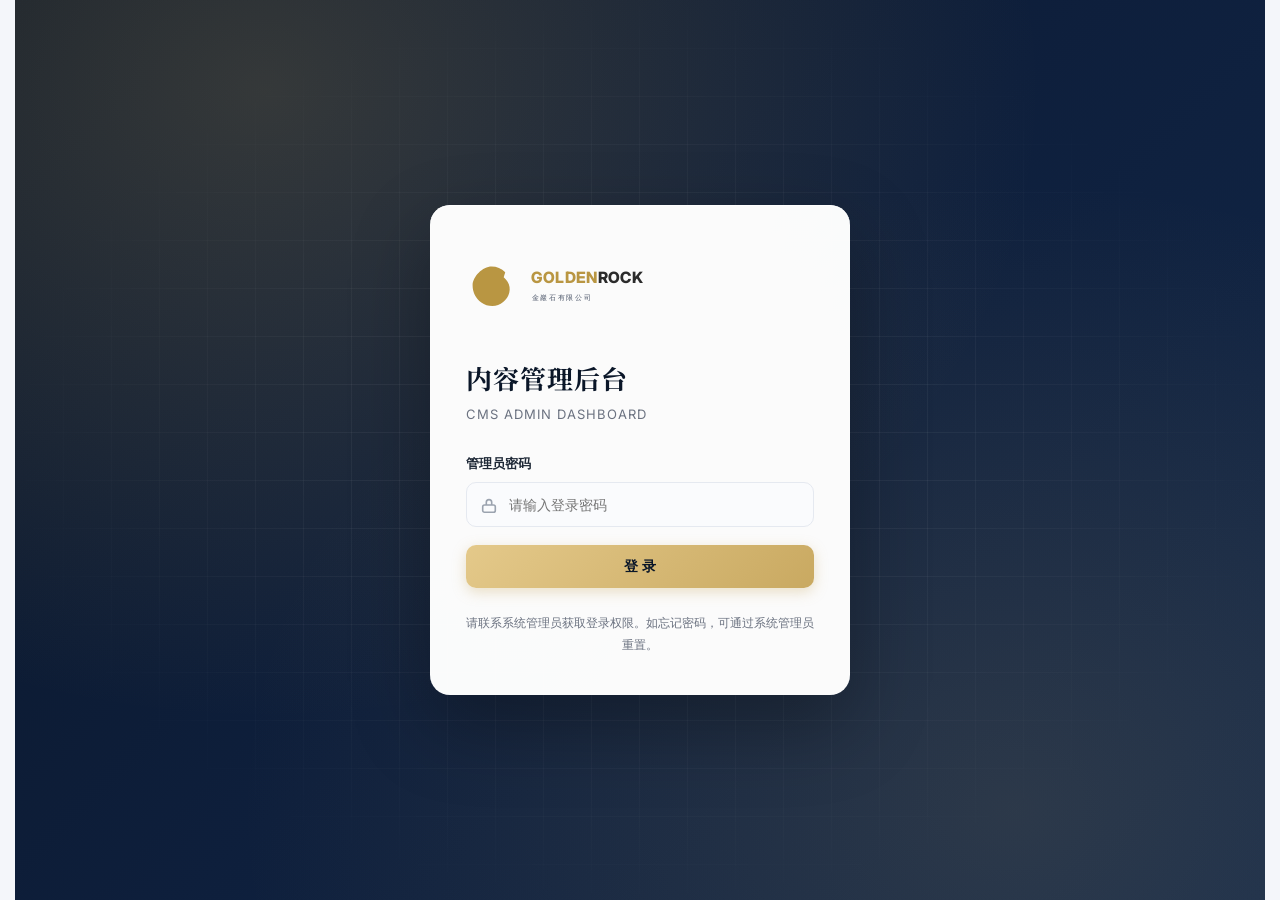
==== commit 7cce9007: "品牌 Logo 5 场景默认值入库（config.js）+ Logo 多语言切换不被旧 SVG 覆盖锁定机制；版本 LANGv6 【config.js 变更 · 与你上传的 3 张 Logo 图对齐】" ====
--- a/admin.html
+++ b/admin.html
@@ -4,43 +4,12 @@
     <meta charset="UTF-8">
     <meta name="viewport" content="width=device-width, initial-scale=1.0">
     <title>金岩石官网 · 内容管理后台</title>
-        <link rel="stylesheet" href="css/admin.css?v=CLRV2">
+        <link rel="stylesheet" href="css/admin.css?v=LANGv6">
   <style>
     /* 防止登录页首帧高度抖动：先把 body 最小高锁死 */
     body { min-height: 100vh; margin: 0; }
     html { scroll-behavior: auto; }
   </style>
-  <script>
-    (function () {
-      try { if (typeof history !== 'undefined' && 'scrollRestoration' in history) history.scrollRestoration = 'manual'; } catch (e) {}
-      try {
-        var raw = typeof sessionStorage !== 'undefined' && sessionStorage.getItem ? sessionStorage.getItem('GR_SCROLL_RESTORE') : null;
-        if (raw != null) {
-          var y = parseInt(raw, 10);
-          if (isFinite(y) && y > 0) {
-            document.documentElement.style.scrollBehavior = 'auto';
-            window.scrollTo(0, y);
-            var prevY = y;
-            var countdown = 11;
-            var _t0 = setInterval(function () {
-              countdown--;
-              if (countdown <= 0) { try { clearInterval(_t0); } catch (e) {} _t0 = 0; return; }
-              try { window.scrollTo(0, prevY); } catch (e) {}
-            }, 8);
-            setTimeout(function () { if (_t0) { try { clearInterval(_t0); } catch (e) {} _t0 = 0; } try { window.scrollTo(0, prevY); } catch (e) {} }, 120);
-            window.addEventListener('load', function () { try { window.scrollTo(0, prevY); } catch (e) {} }, { once: true });
-            window.GR_ABORT_SCROLL_LOCK = (function (prev) {
-              return function () {
-                if (prev) try { prev(); } catch (e) {}
-                if (_t0) { try { clearInterval(_t0); } catch (e) {} _t0 = 0; }
-                try { sessionStorage.removeItem('GR_SCROLL_RESTORE'); } catch (e) {}
-              };
-            })(window.GR_ABORT_SCROLL_LOCK);
-          }
-        }
-      } catch (e) {}
-    })();
-  </script>
     <link rel="preconnect" href="https://fonts.googleapis.com">
     <link href="https://fonts.googleapis.com/css2?family=Noto+Serif+SC:wght@400;500;600;700&family=Inter:wght@300;400;500;600;700&display=swap" rel="stylesheet">
 </head>
@@ -129,8 +98,8 @@
         </div>
     </div>
 
-    <script src="config.js?v=CLRV2"></script>
-    <script src="js/admin.js?v=CLRV2"></script>
+    <script src="config.js?v=LANGv6"></script>
+    <script src="js/admin.js?v=LANGv6"></script>
 
     <!-- 图片裁剪弹窗 -->
     <div id="cropModal" class="crop-modal" style="display:none;">
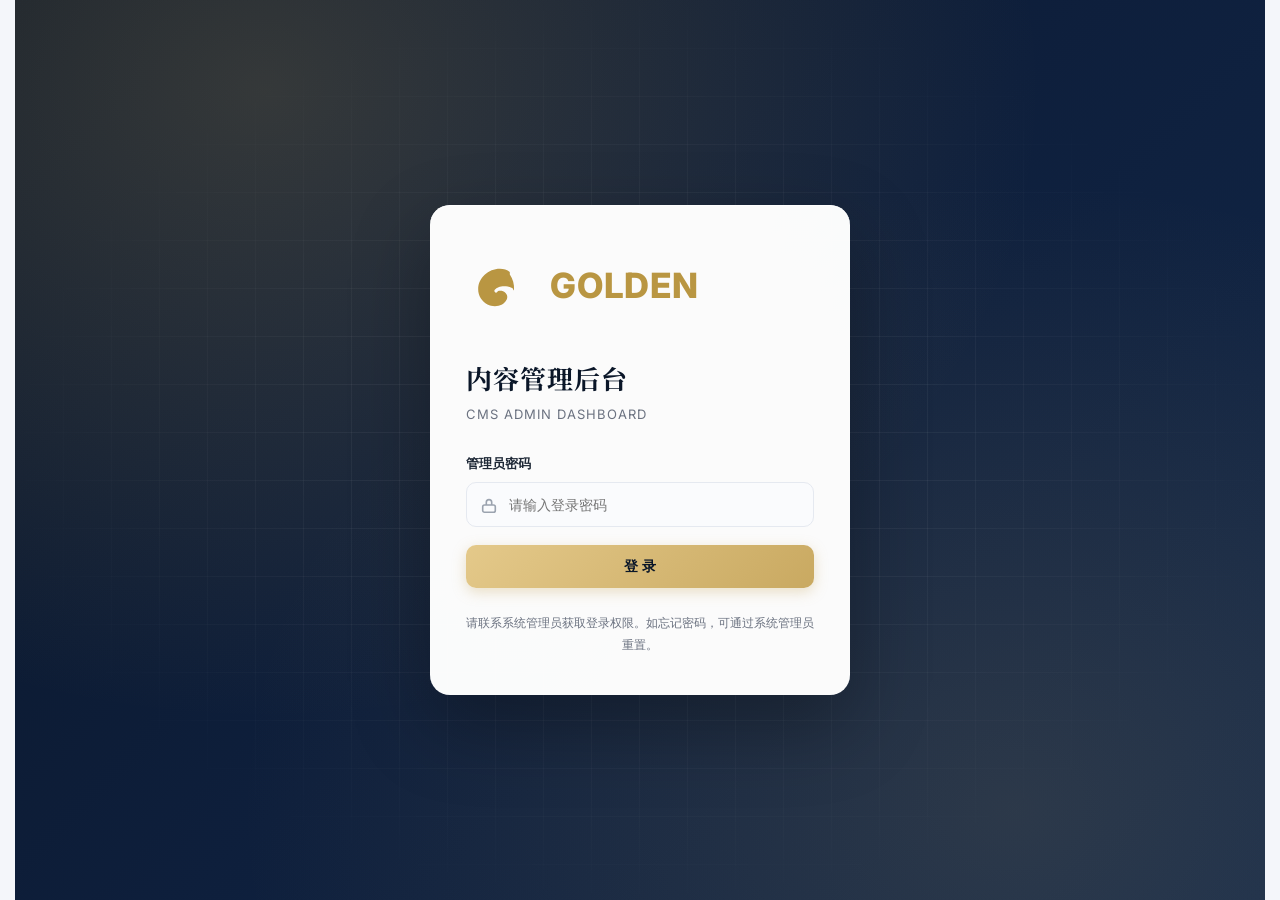
==== commit 9b8dae70: "后台 Logo 裁剪框拉大 Bug 三修：守卫写反+弹窗未兜底绑手势+多绑定的 startBox 竞态覆盖；版本 LANGv7 【根因 A（拉到一半就被反向拉回去）】js/admin.js bindC" ====
--- a/admin.html
+++ b/admin.html
@@ -4,7 +4,7 @@
     <meta charset="UTF-8">
     <meta name="viewport" content="width=device-width, initial-scale=1.0">
     <title>金岩石官网 · 内容管理后台</title>
-        <link rel="stylesheet" href="css/admin.css?v=LANGv6">
+        <link rel="stylesheet" href="css/admin.css?v=LANGv7">
   <style>
     /* 防止登录页首帧高度抖动：先把 body 最小高锁死 */
     body { min-height: 100vh; margin: 0; }
@@ -98,8 +98,8 @@
         </div>
     </div>
 
-    <script src="config.js?v=LANGv6"></script>
-    <script src="js/admin.js?v=LANGv6"></script>
+    <script src="config.js?v=LANGv7"></script>
+    <script src="js/admin.js?v=LANGv7"></script>
 
     <!-- 图片裁剪弹窗 -->
     <div id="cropModal" class="crop-modal" style="display:none;">
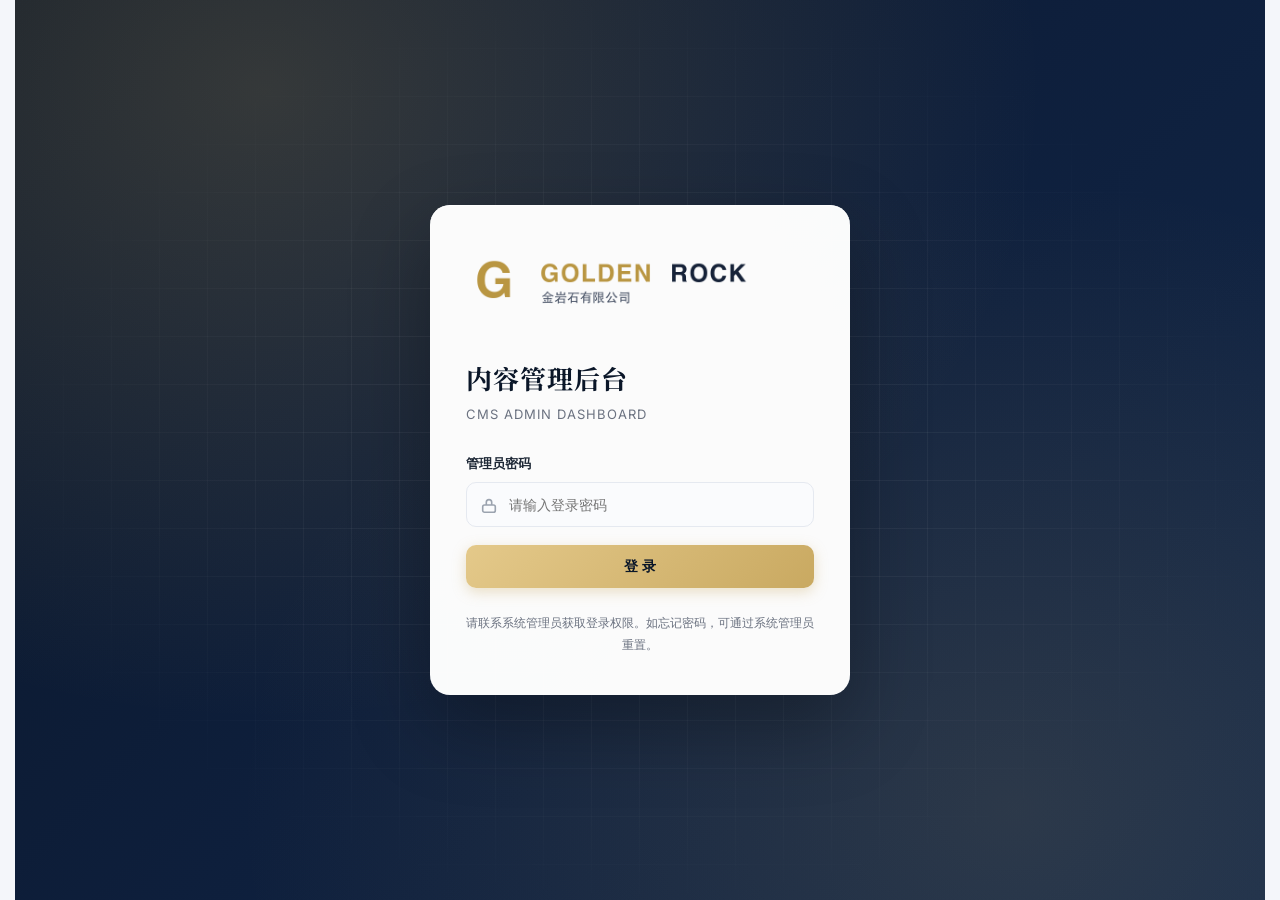
==== commit 7ed2d156: "场景1 Header / 场景2 Footer（以及登录/图标/Favicon）默认使用原图风格 PNG：金色 G 图标 + GOLDEN 英文横排，不再做 SVG 路径转换；版本 LANGv8 【变" ====
--- a/admin.html
+++ b/admin.html
@@ -4,7 +4,7 @@
     <meta charset="UTF-8">
     <meta name="viewport" content="width=device-width, initial-scale=1.0">
     <title>金岩石官网 · 内容管理后台</title>
-        <link rel="stylesheet" href="css/admin.css?v=LANGv7">
+        <link rel="stylesheet" href="css/admin.css?v=LANGv8">
   <style>
     /* 防止登录页首帧高度抖动：先把 body 最小高锁死 */
     body { min-height: 100vh; margin: 0; }
@@ -98,8 +98,8 @@
         </div>
     </div>
 
-    <script src="config.js?v=LANGv7"></script>
-    <script src="js/admin.js?v=LANGv7"></script>
+    <script src="config.js?v=LANGv8"></script>
+    <script src="js/admin.js?v=LANGv8"></script>
 
     <!-- 图片裁剪弹窗 -->
     <div id="cropModal" class="crop-modal" style="display:none;">
